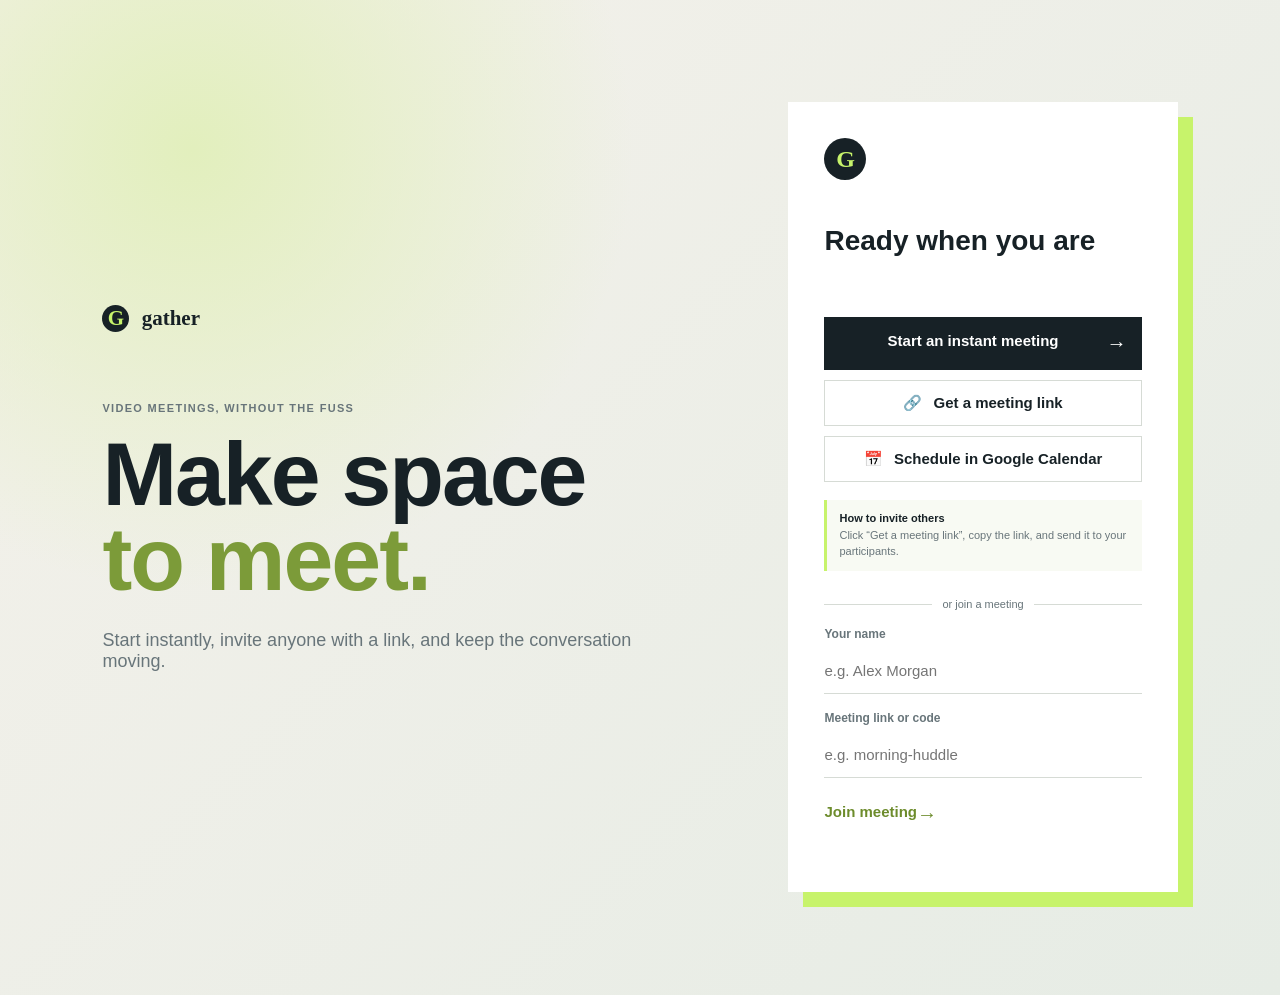
==== frontend/index.html @ b5440b5a "Add video effects and problem reporting" ====
<!doctype html>
<html lang="en">
<head>
	<meta charset="UTF-8">
	<meta name="viewport" content="width=device-width, initial-scale=1.0">
	<title>Gather | Video meeting</title>
	<link rel="stylesheet" href="style.css">
</head>
<body>
	<main id="join-screen" class="join-screen">
		<div class="join-copy">
			<div class="wordmark landing-mark"><span>G</span> gather</div>
			<p class="eyebrow">VIDEO MEETINGS, WITHOUT THE FUSS</p>
			<h1>Make space<br><em>to meet.</em></h1>
			<p class="intro">Start instantly, invite anyone with a link, and keep the conversation moving.</p>
		</div>
		<section class="join-card">
			<div class="brand-mark">G</div>
			<h2>Ready when you are</h2>
			<div class="entry-actions">
				<button id="new-meeting-button" class="primary-button" type="button">Start an instant meeting <span aria-hidden="true">&#8594;</span></button>
				<button id="get-link-button" class="secondary-button" type="button"><span>&#128279;</span> Get a meeting link</button>
				<button id="schedule-button" class="secondary-button" type="button"><span>&#128197;</span> Schedule in Google Calendar</button>
			</div>
			<div class="invite-info"><strong>How to invite others</strong><span>Click “Get a meeting link”, copy the link, and send it to your participants.</span></div>
			<div id="invite-box" class="invite-box hidden"><label for="invite-link">Your meeting link</label><div class="invite-row"><input id="invite-link" readonly><button id="copy-invite-button" type="button">Copy</button></div><p>Share this link, then join the meeting below.</p></div>
			<div class="join-divider"><span>or join a meeting</span></div>
			<form id="join-form">
			<label for="name">Your name</label>
			<input id="name" name="name" autocomplete="name" placeholder="e.g. Alex Morgan" required maxlength="40">
			<label for="room">Meeting link or code</label>
			<input id="room" name="room" placeholder="e.g. morning-huddle" required maxlength="160">
			<button class="text-button" type="submit">Join meeting <span aria-hidden="true">&#8594;</span></button>
			<p id="join-error" class="error" role="alert"></p>
			</form>
			<div id="schedule-fields" class="schedule-fields hidden">
				<label for="schedule-title">Meeting title</label><input id="schedule-title" placeholder="Team sync">
				<label for="schedule-date">Date and time</label><input id="schedule-date" type="datetime-local">
				<button id="calendar-link-button" class="primary-button" type="button">Create calendar invite <span aria-hidden="true">&#8594;</span></button>
			</div>
		</section>
	</main>

	<main id="meeting-screen" class="meeting-screen hidden">
		<header class="topbar">
			<div class="wordmark"><span>G</span> gather</div>
			<div class="room-label"><span class="live-dot"></span><span id="room-title"></span><button id="copy-link-button" class="copy-link" type="button">Copy invite link</button></div>
			<div class="status-row">
				<div id="audio-device-status" class="audio-device-status hidden">
					<span id="audio-device-icon">🎧</span>
					<span id="audio-device-label">Headphones</span>
				</div>
				<div class="participant-count"><span id="participant-count">1</span> in room</div>
				<div class="profile-chip"><span id="displayName">Guest</span><span class="profile-avatar">G</span></div>
			</div>
		</header>
		<section class="meeting-body">
			<div id="video-grid" class="video-grid"></div>
			<aside id="chat-panel" class="chat-panel">
				<div class="chat-header"><div><p class="eyebrow">ROOM CHAT</p><h2>Conversation</h2></div><button id="close-chat" class="icon-button" type="button" aria-label="Close chat">&#10005;</button></div>
				<div id="messages" class="messages" aria-live="polite"></div>
				<form id="chat-form" class="chat-form"><input id="chat-input" placeholder="Write a message..." maxlength="1000" autocomplete="off"><button type="submit" aria-label="Send message">&#8594;</button></form>
			</aside>
			<aside id="host-panel" class="host-panel hidden">
				<div class="chat-header"><div><p class="eyebrow">HOST CONTROLS</p><h2>Participants</h2></div><button id="close-host" class="icon-button" type="button" aria-label="Close host controls">&#10005;</button></div>
				<div id="waiting-queue" class="waiting-queue hidden">
					<p class="eyebrow">WAITING FOR APPROVAL</p>
					<div id="pending-users"></div>
				</div>
				<div id="participant-list" class="participant-list"></div>
			</aside>
			<aside id="file-panel" class="file-panel hidden">
				<div class="chat-header"><div><p class="eyebrow">FILE SHARING</p><h2>Files</h2></div><button id="close-files" class="icon-button" type="button" aria-label="Close files">&#10005;</button></div>
				<div id="file-requests" class="file-list"></div>
				<div id="active-transfers" class="file-list"></div>
			</aside>
			<aside id="utility-panel" class="utility-panel hidden">
				<div class="chat-header"><div><p class="eyebrow">MEETING TOOLS</p><h2>More options</h2></div><button id="close-utility" class="icon-button" type="button" aria-label="Close meeting tools">&#10005;</button></div>
				<section class="utility-section"><h3>Invite people</h3><p class="panel-hint">Send the meeting link by email.</p><div class="invite-row"><input id="invite-email" type="email" placeholder="name@example.com" autocomplete="email"><button id="email-invite-button" type="button">Send</button></div></section>
				<section class="utility-section"><h3>Accessibility</h3><label class="setting-toggle"><input id="captions-toggle" type="checkbox"><span>Turn on captions (CC)</span></label></section>
				<section class="utility-section"><h3>Video effects</h3><label for="video-effect-select">Camera effect</label><select id="video-effect-select"><option value="none">None</option><option value="soft-blur">Soft blur</option><option value="dim">Dim</option><option value="contrast">High contrast</option></select></section>
				<section class="utility-section"><h3>Audio</h3><label for="audioOutputSelect">Speaker</label><select id="audioOutputSelect"><option value="">Default speaker</option></select><button id="refresh-audio-button" class="secondary-button compact-button" type="button">Refresh devices</button></section>
				<section class="utility-section"><h3>Settings</h3><button id="settings-button" class="secondary-button compact-button" type="button">Open device settings</button><button id="report-button" class="secondary-button compact-button" type="button">Report a problem</button></section>
				<section id="report-section" class="utility-section hidden"><label for="report-text">What went wrong?</label><textarea id="report-text" rows="3" maxlength="500" placeholder="Tell us what happened"></textarea><button id="send-report-button" class="primary-button compact-button" type="button">Send report</button></section>
			</aside>
			<div id="caption-display" class="caption-display hidden" aria-live="polite"></div>
			<p id="meeting-error" class="meeting-error" role="alert"></p>
		</section>
		<footer class="controls">
			<button id="mic-button" class="control-button" type="button"><span>&#127908;</span><small>Mute</small></button>
			<button id="camera-button" class="control-button" type="button"><span>&#128249;</span><small>Camera</small></button>
			<button id="hand-button" class="control-button" type="button"><span>&#9995;</span><small>Raise hand</small></button>
			<button id="share-button" class="control-button" type="button"><span>&#8593;</span><small>Share screen</small></button>
			<button id="chat-button" class="control-button" type="button"><span>&#9993;</span><small>Chat</small></button>
			<button id="file-button" class="control-button hidden" type="button"><span>&#128451;</span><small>Files</small></button>
			<button id="host-button" class="control-button hidden" type="button"><span>&#9881;</span><small>Host</small></button>
			<button id="record-button" class="control-button" type="button"><span>&#9679;</span><small>Record</small></button>
			<button id="fullscreenBtn" class="control-button" type="button" title="Toggle fullscreen"><span>&#x26F6;</span><small>Fullscreen</small></button>
			<button id="more-button" class="control-button" type="button" title="More meeting options"><span>&#8942;</span><small>More</small></button>
			<button id="leave-button" class="control-button leave" type="button"><span>&#10140;</span><small>Leave</small></button>
		</footer>
	</main>

	<main id="waiting-screen" class="waiting-screen hidden">
		<div class="waiting-card">
			<div class="brand-mark">G</div>
			<h2>Waiting for host approval</h2>
			<p id="waiting-message">The host will notify you when you can join the meeting.</p>
			<button id="cancel-wait-button" class="secondary-button" type="button">Cancel</button>
		</div>
	</main>
	<script src="/socket.io/socket.io.js"></script>
	<script src="script.js"></script>
	<div id="waiting-overlay" style="display: none; position: fixed; top: 0; left: 0; width: 100%; height: 100%; background: #202124; color: white; justify-content: center; align-items: center; z-index: 9999; flex-direction: column; text-align: center;">
    <h2>Waiting for the host to let you in...</h2>
    <p>Please stay on this screen. The host will admit you shortly.</p>
</div>
</body>
</html>
---- frontend/style.css ----
.mute-badge { background: rgba(23, 33, 38, 0.9) !important; }
.meeting-error { background: var(--ink) !important; }
.meeting-error { display: none !important; }
.mute-badge { background: rgba(23, 33, 38, 0.9); }
@import url('https://fonts.googleapis.com/css2?family=DM+Sans:wght@400;500;700&family=Space+Grotesk:wght@500;600;700&display=swap');
:root { --ink: #172126; --muted: #68757a; --paper: #f4f1ea; --lime: #c7f36b; --line: #d6dbd5; --orange: #ff8066; }
* { box-sizing: border-box; } body { margin: 0; color: var(--ink); background: var(--paper); font: 400 15px 'DM Sans', sans-serif; } button, input { font: inherit; } button { cursor: pointer; border: 0; } .hidden { display: none !important; }
.join-screen { min-height: 100vh; display: grid; grid-template-columns: 1.2fr .8fr; gap: 8vw; align-items: center; padding: 8vw; background: radial-gradient(circle at 15% 15%, #e2efbd, transparent 32%), linear-gradient(135deg, var(--paper), #e6ece5); } .join-copy { max-width: 650px; } .landing-mark { margin-bottom: 70px; } .eyebrow { margin: 0 0 18px; color: var(--muted); font: 700 11px 'Space Grotesk', sans-serif; letter-spacing: .12em; } h1, h2 { font-family: 'Space Grotesk', sans-serif; } h1 { margin: 0; font-size: clamp(48px, 7vw, 96px); line-height: .95; letter-spacing: -2px; } h1 em { color: #7c9b39; font-style: normal; } .intro { margin-top: 28px; color: var(--muted); font-size: 18px; } .join-card { padding: 36px; max-width: 410px; background: #fff; box-shadow: 15px 15px 0 var(--lime); } .brand-mark { display: grid; place-items: center; width: 42px; height: 42px; margin-bottom: 45px; border-radius: 50%; background: var(--ink); color: var(--lime); font: 700 24px 'Space Grotesk'; } .join-card h2 { margin: 0 0 28px; font-size: 28px; } .entry-actions { display: grid; gap: 10px; } .secondary-button { padding: 13px; border: 1px solid var(--line); background: transparent; color: var(--ink); font-weight: 700; } .secondary-button span { margin-right: 7px; } .invite-info { display: grid; gap: 4px; margin-top: 18px; padding: 12px; border-left: 3px solid var(--lime); background: #f8faf3; font-size: 11px; } .invite-info span { color: var(--muted); line-height: 1.4; } .invite-box { margin-top: 18px; padding: 13px; background: #f1f5e8; } .invite-row { display: flex; gap: 8px; } .invite-row input { padding: 9px; border: 1px solid var(--line); background: #fff; font-size: 11px; } .invite-row button { padding: 0 10px; background: var(--lime); color: var(--ink); font-size: 11px; font-weight: 700; } .invite-box p { margin: 9px 0 0; color: var(--muted); font-size: 11px; } .join-divider { display: flex; align-items: center; gap: 10px; margin: 27px 0 8px; color: var(--muted); font-size: 11px; } .join-divider::before, .join-divider::after { content: ''; height: 1px; flex: 1; background: var(--line); } .text-button { margin-top: 25px; padding: 0; background: transparent; color: #6d8c2c; font-weight: 700; text-align: left; } .text-button span { float: right; font-size: 20px; } .schedule-fields { margin-top: 18px; padding-top: 15px; border-top: 1px solid var(--line); } label { display: block; margin: 17px 0 7px; color: var(--muted); font-size: 12px; font-weight: 700; } input { width: 100%; padding: 14px 0; border: 0; border-bottom: 1px solid var(--line); outline: 0; color: var(--ink); background: transparent; } input:focus { border-color: var(--ink); } .primary-button { width: 100%; margin-top: 32px; padding: 15px; background: var(--ink); color: white; font-weight: 700; } .primary-button span { float: right; font-size: 20px; } .error { min-height: 18px; margin: 12px 0 0; color: #c64b37; font-size: 12px; }
.meeting-screen { min-height: 100vh; display: flex; flex-direction: column; background: #e9eeea; } .topbar { display: flex; align-items: center; justify-content: space-between; padding: 20px 28px; background: #fff; border-bottom: 1px solid var(--line); gap: 20px; } .wordmark { font: 700 21px 'Space Grotesk'; } .wordmark span { display: inline-grid; place-items: center; width: 27px; height: 27px; margin-right: 7px; border-radius: 50%; background: var(--ink); color: var(--lime); } .room-label, .participant-count { color: var(--muted); font-size: 13px; } .copy-link { margin-left: 10px; padding: 5px 8px; background: var(--lime); color: var(--ink); font-size: 11px; } .status-row { display: flex; align-items: center; gap: 24px; } .audio-device-status { display: flex; align-items: center; gap: 6px; padding: 6px 12px; background: #f0f7f4; border-radius: 6px; font-size: 12px; color: var(--ink); font-weight: 600; border-left: 3px solid #60b75b; } .audio-device-icon { font-size: 14px; } .live-dot { display: inline-block; width: 7px; height: 7px; margin-right: 7px; border-radius: 50%; background: #60b75b; } .meeting-body { position: relative; display: flex; flex: 1; min-height: 0; padding: 22px; gap: 22px; } .video-grid { display: grid; flex: 1; align-content: center; grid-template-columns: repeat(auto-fit, minmax(260px, 1fr)); gap: 14px; } .video-tile { position: relative; min-height: 210px; overflow: hidden; background: #303a3d; aspect-ratio: 16 / 10; } video { width: 100%; height: 100%; object-fit: cover; } .tile-footer { position: absolute; right: 12px; bottom: 10px; left: 12px; display: flex; align-items: center; gap: 7px; color: white; font-size: 12px; } .avatar { display: grid; place-items: center; width: 24px; height: 24px; border-radius: 50%; background: var(--lime); color: var(--ink); font-weight: 700; } .hand-indicator { display: none; margin-left: auto; padding: 5px 7px; background: var(--lime); color: var(--ink); } .hand-indicator.visible { display: inline-block; } .video-overlay { position: absolute; inset: 0; display: flex; flex-direction: column; align-items: center; justify-content: center; z-index: 2; pointer-events: none; } .avatar-overlay { display: none; position: absolute; inset: 0; background: #303a3d; align-items: center; justify-content: center; font-size: 72px; font-weight: 700; color: var(--lime); z-index: 2; } .avatar-overlay.visible { display: flex; } .mute-badge { display: none; position: absolute; bottom: 12px; left: 12px; padding: 8px 10px; background: rgba(255, 128, 102, 0.95); color: white; font-size: 18px; border-radius: 6px; box-shadow: 0 2px 8px rgba(0, 0, 0, 0.3); z-index: 3; } .mute-badge.visible { display: flex; align-items: center; justify-content: center; } .media-status { display: none; margin-left: 8px; padding: 4px 7px; border-radius: 999px; background: rgba(23, 33, 38, 0.7); color: white; font-size: 10px; font-weight: 700; letter-spacing: 0.03em; text-transform: uppercase; } .media-status.visible { display: inline-block; } .chat-panel, .host-panel { display: none; flex: 0 0 320px; flex-direction: column; min-height: 400px; padding: 22px; background: #fff; } .chat-panel.open { display: flex; } .host-panel { position: relative; top: auto; right: auto; z-index: 1; bottom: auto; display: none; } .host-panel:not(.hidden) { display: flex; } .host-panel.hidden { display: none !important; } .participant-list { overflow-y: auto; } .participant-row { display: flex; justify-content: space-between; gap: 10px; padding: 14px 0; border-bottom: 1px solid var(--line); font-size: 12px; } .participant-row button { margin-left: 4px; padding: 5px 7px; background: var(--lime); color: var(--ink); font-size: 10px; } .meeting-error { position: absolute; top: 30px; left: 50%; z-index: 4; margin: 0; padding: 10px 14px; transform: translateX(-50%); background: var(--orange); color: white; font-size: 12px; } .chat-header { display: flex; justify-content: space-between; border-bottom: 1px solid var(--line); } .chat-header h2 { margin: -8px 0 20px; font-size: 21px; } .icon-button { color: var(--muted); background: transparent; font-size: 18px; } .messages { flex: 1; overflow-y: auto; padding-top: 18px; } .message { margin-bottom: 18px; } .message-meta { display: flex; justify-content: space-between; color: var(--muted); font-size: 11px; } .message p { margin: 5px 0 0; line-height: 1.4; } .message.mine p { color: #617b28; } .chat-form { display: flex; gap: 8px; padding-top: 15px; border-top: 1px solid var(--line); } .chat-form input { padding: 8px 0; } .chat-form button { width: 35px; color: var(--ink); background: var(--lime); font-size: 20px; } .controls { display: flex; justify-content: center; gap: 10px; padding: 15px 20px 20px; } .control-button { min-width: 72px; padding: 9px 12px; background: #fff; color: var(--ink); } .control-button span { display: block; margin-bottom: 4px; font-size: 19px; } .control-button small { font-size: 10px; } .control-button.active { background: var(--lime); } .control-button.muted, .control-button.leave { background: var(--orange); } .control-button.leave { color: #fff; }
@media (max-width: 800px) { .join-screen { display: block; padding: 12vw 7vw; } .join-copy { margin-bottom: 55px; } .join-card { margin: auto; box-shadow: 8px 8px 0 var(--lime); } .topbar { padding: 15px; } .room-label { display: none; } .meeting-body { padding: 12px; } .chat-panel { position: absolute; z-index: 3; inset: 12px; display: none; } .chat-panel.open { display: flex; } .host-panel { position: static; bottom: auto; } .host-panel.hidden { display: none; } .host-panel:not(.hidden) { position: absolute; z-index: 4; inset: 12px; display: flex; } .file-panel { position: absolute; z-index: 4; inset: 12px; display: none; } .file-panel:not(.hidden) { display: flex; } .video-grid { grid-template-columns: repeat(auto-fit, minmax(150px, 1fr)); gap: 8px; } .video-tile { min-height: 130px; } .controls { gap: 4px; padding: 10px 5px 14px; } .control-button { min-width: 47px; padding: 7px 4px; } .control-button small { font-size: 9px; } .participant-count { font-size: 11px; } }

.waiting-screen { min-height: 100vh; display: flex; align-items: center; justify-content: center; background: linear-gradient(135deg, var(--paper), #e6ece5); } .waiting-card { padding: 48px 36px; max-width: 450px; background: #fff; border-radius: 12px; box-shadow: 15px 15px 0 var(--lime); text-align: center; } .waiting-card h2 { margin: 20px 0; font-size: 28px; } .waiting-card p { color: var(--muted); line-height: 1.6; margin-bottom: 32px; } .waiting-queue { padding: 16px 0; border-top: 1px solid var(--line); margin-bottom: 16px; } .pending-users { display: grid; gap: 10px; } .pending-user { display: flex; justify-content: space-between; align-items: center; padding: 10px; background: #f8f9fa; border-radius: 8px; font-size: 13px; } .pending-user-actions { display: flex; gap: 6px; } .pending-user-actions button { padding: 4px 10px; border: 1px solid var(--line); border-radius: 4px; font-size: 11px; cursor: pointer; } .pending-user-actions .approve { background: #60b75b; color: white; border-color: #60b75b; } .pending-user-actions .reject { background: #d9534f; color: white; border-color: #d9534f; } .file-panel { display: none; flex: 0 0 320px; flex-direction: column; min-height: 400px; padding: 22px; background: #fff; } .file-panel.hidden { display: none !important; } .file-panel:not(.hidden) { display: flex; } .file-list { overflow-y: auto; margin-bottom: 16px; } .file-item { padding: 10px; background: #f8f9fa; border-radius: 6px; margin-bottom: 8px; font-size: 12px; } .file-item-header { display: flex; justify-content: space-between; align-items: center; margin-bottom: 6px; font-weight: 600; } .file-item-meta { color: var(--muted); font-size: 11px; } .file-actions { display: flex; gap: 6px; margin-top: 8px; } .file-actions button { padding: 4px 8px; border: 1px solid var(--line); border-radius: 4px; font-size: 11px; cursor: pointer; background: white; } .file-actions .approve { background: #60b75b; color: white; border-color: #60b75b; } .file-actions .deny { background: #d9534f; color: white; border-color: #d9534f; }
name-badge {
    position: absolute;
    top: 15px;
    right: 15px;
    background: rgba(0, 0, 0, 0.6);
    color: white;
    padding: 6px 12px;
    border-radius: 4px;
    font-family: sans-serif;
    font-size: 14px;
    z-index: 10;
}

/* Live meeting viewport and utility controls */
html, body { min-height: 100%; }
body { overflow-x: hidden; }
.meeting-screen { height: 100dvh; min-height: 560px; overflow: hidden; }
.meeting-screen .topbar { flex: 0 0 auto; min-height: 68px; }
.meeting-body { overflow: hidden; }
.video-grid { min-width: 0; min-height: 0; overflow: auto; }
.profile-chip { display: flex; align-items: center; gap: 9px; padding: 5px 6px 5px 10px; border: 1px solid var(--line); border-radius: 20px; background: #fff; color: var(--ink); font-size: 12px; font-weight: 700; }
.profile-avatar { display: grid; place-items: center; width: 25px; height: 25px; border-radius: 50%; background: var(--ink); color: var(--lime); font-size: 11px; }
.utility-panel { display: flex; flex: 0 0 320px; flex-direction: column; min-height: 0; overflow-y: auto; padding: 22px; background: #fff; border-left: 1px solid var(--line); }
.utility-section { display: grid; gap: 8px; padding: 16px 0; border-top: 1px solid var(--line); }
.utility-section h3 { margin: 0; font: 700 14px 'Space Grotesk', sans-serif; }
.panel-hint, .utility-section label { margin: 0; color: var(--muted); font-size: 12px; }
.utility-section input, .utility-section select, .utility-section textarea { width: 100%; padding: 9px; border: 1px solid var(--line); background: #fbfcfa; color: var(--ink); }
.setting-toggle { display: flex; align-items: center; gap: 8px; color: var(--ink) !important; }
.setting-toggle input { width: auto; }
.compact-button { width: 100%; padding: 9px; font-size: 12px; }
.caption-display { position: absolute; right: 24px; bottom: 18px; left: 24px; z-index: 2; max-width: 760px; margin: auto; padding: 10px 14px; border-radius: 5px; background: rgba(23, 33, 38, .9); color: white; text-align: center; font-size: 14px; }
.controls { flex: 0 0 auto; min-height: 76px; align-items: center; background: #fff; border-top: 1px solid var(--line); }
.control-button { min-height: 48px; }
@media (max-width: 800px) {
    .meeting-screen { min-height: 100dvh; }
    .meeting-body { padding: 10px; }
    .utility-panel { position: absolute; inset: 10px; z-index: 5; }
    .profile-chip { padding-left: 7px; }
    .profile-chip > span:first-child { display: none; }
    .status-row { gap: 8px; }
    .controls { flex-wrap: wrap; min-height: 78px; }
}

.avatar-overlay { flex-direction: column; gap: 12px; }
.avatar-letter { display: grid; place-items: center; width: 82px; height: 82px; border-radius: 50%; background: var(--lime); color: var(--ink); font-size: 42px; font-weight: 700; }
.avatar-name { color: white; font-size: 15px; font-weight: 700; }
.tile-footer { z-index: 4; }
.tile-name { margin-left: auto; padding: 5px 8px; border-radius: 4px; background: rgba(23, 33, 38, .78); }
.hand-indicator { z-index: 5; }
.effect-soft-blur { filter: blur(3px); }
.effect-dim { filter: brightness(.72) saturate(.85); }
.effect-contrast { filter: contrast(1.25) saturate(1.1); }
.local-tile video { display: block; visibility: visible; opacity: 1; }
@media (max-width: 800px) {
    .meeting-body { min-height: 0; }
    .video-grid { align-content: start; }
}
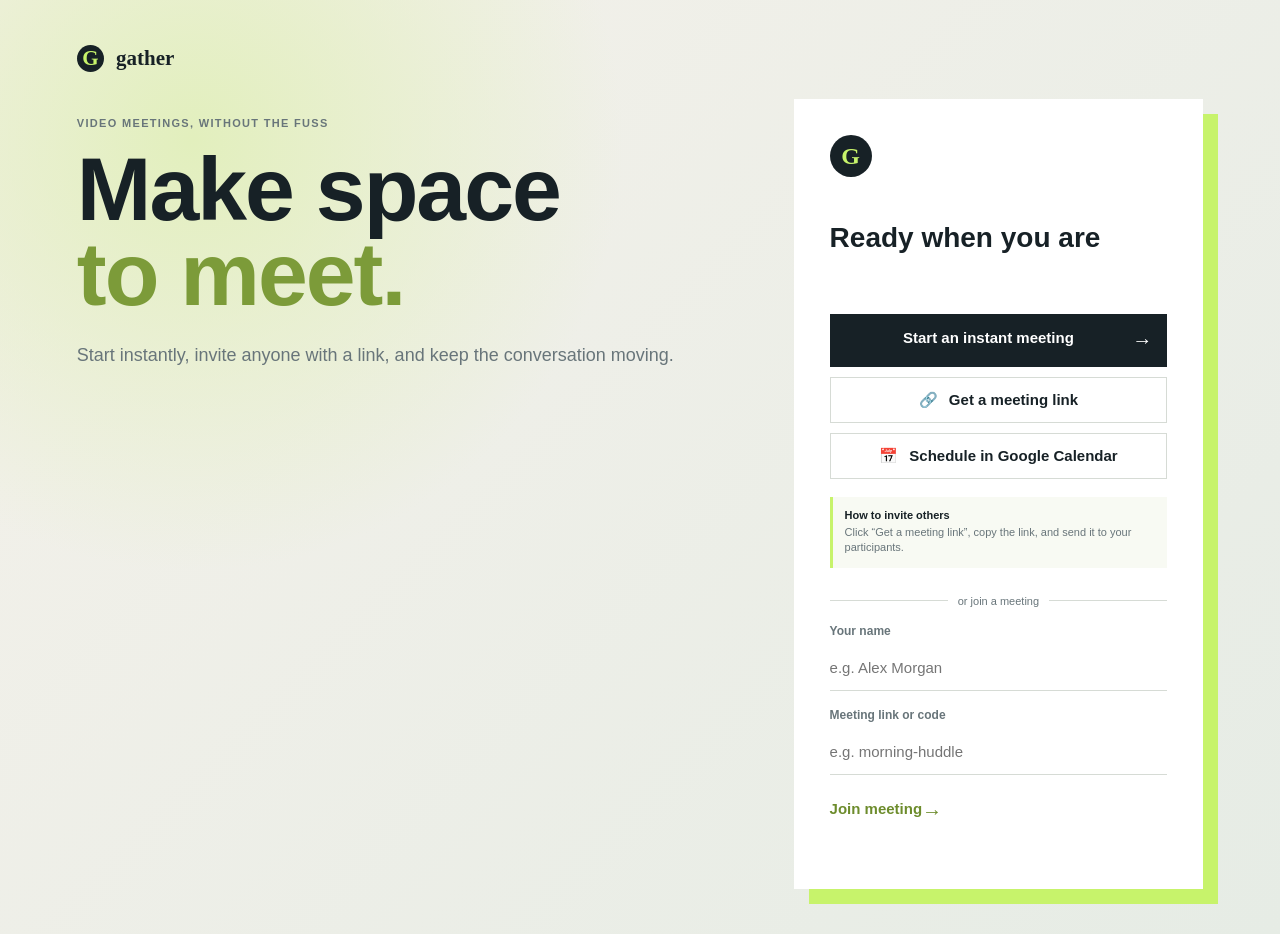
==== commit 98806a88: "Polish meeting viewport recording and device settings" ====
--- a/frontend/index.html
+++ b/frontend/index.html
@@ -52,7 +52,7 @@
 					<span id="audio-device-label">Headphones</span>
 				</div>
 				<div class="participant-count"><span id="participant-count">1</span> in room</div>
-				<div class="profile-chip"><span id="displayName">Guest</span><span class="profile-avatar">G</span></div>
+				<button id="profile-button" class="profile-chip" type="button" aria-expanded="false"><span id="displayName">Guest</span><span class="profile-avatar">G</span></button>
 			</div>
 		</header>
 		<section class="meeting-body">
@@ -63,7 +63,7 @@
 				<form id="chat-form" class="chat-form"><input id="chat-input" placeholder="Write a message..." maxlength="1000" autocomplete="off"><button type="submit" aria-label="Send message">&#8594;</button></form>
 			</aside>
 			<aside id="host-panel" class="host-panel hidden">
-				<div class="chat-header"><div><p class="eyebrow">HOST CONTROLS</p><h2>Participants</h2></div><button id="close-host" class="icon-button" type="button" aria-label="Close host controls">&#10005;</button></div>
+				<div class="chat-header"><div><p class="eyebrow">MEETING PEOPLE</p><h2>Participants</h2><p class="panel-hint">A presenter can share their screen with everyone.</p></div><button id="close-host" class="icon-button" type="button" aria-label="Close participants">&#10005;</button></div>
 				<div id="waiting-queue" class="waiting-queue hidden">
 					<p class="eyebrow">WAITING FOR APPROVAL</p>
 					<div id="pending-users"></div>
@@ -81,7 +81,7 @@
 				<section class="utility-section"><h3>Accessibility</h3><label class="setting-toggle"><input id="captions-toggle" type="checkbox"><span>Turn on captions (CC)</span></label></section>
 				<section class="utility-section"><h3>Video effects</h3><label for="video-effect-select">Camera effect</label><select id="video-effect-select"><option value="none">None</option><option value="soft-blur">Soft blur</option><option value="dim">Dim</option><option value="contrast">High contrast</option></select></section>
 				<section class="utility-section"><h3>Audio</h3><label for="audioOutputSelect">Speaker</label><select id="audioOutputSelect"><option value="">Default speaker</option></select><button id="refresh-audio-button" class="secondary-button compact-button" type="button">Refresh devices</button></section>
-				<section class="utility-section"><h3>Settings</h3><button id="settings-button" class="secondary-button compact-button" type="button">Open device settings</button><button id="report-button" class="secondary-button compact-button" type="button">Report a problem</button></section>
+				<section class="utility-section"><h3>Settings</h3><button id="settings-button" class="secondary-button compact-button" type="button">Open device settings</button><div id="device-settings" class="device-settings hidden"><label for="camera-input-select">Camera</label><select id="camera-input-select"></select><label for="microphone-input-select">Microphone</label><select id="microphone-input-select"></select><button id="apply-device-button" class="primary-button compact-button" type="button">Apply devices</button></div><button id="report-button" class="secondary-button compact-button" type="button">Report a problem</button></section>
 				<section id="report-section" class="utility-section hidden"><label for="report-text">What went wrong?</label><textarea id="report-text" rows="3" maxlength="500" placeholder="Tell us what happened"></textarea><button id="send-report-button" class="primary-button compact-button" type="button">Send report</button></section>
 			</aside>
 			<div id="caption-display" class="caption-display hidden" aria-live="polite"></div>
@@ -90,16 +90,18 @@
 		<footer class="controls">
 			<button id="mic-button" class="control-button" type="button"><span>&#127908;</span><small>Mute</small></button>
 			<button id="camera-button" class="control-button" type="button"><span>&#128249;</span><small>Camera</small></button>
+			<button id="switch-camera-button" class="control-button" type="button" title="Switch front or back camera"><span>&#128260;</span><small>Flip camera</small></button>
 			<button id="hand-button" class="control-button" type="button"><span>&#9995;</span><small>Raise hand</small></button>
 			<button id="share-button" class="control-button" type="button"><span>&#8593;</span><small>Share screen</small></button>
 			<button id="chat-button" class="control-button" type="button"><span>&#9993;</span><small>Chat</small></button>
 			<button id="file-button" class="control-button hidden" type="button"><span>&#128451;</span><small>Files</small></button>
-			<button id="host-button" class="control-button hidden" type="button"><span>&#9881;</span><small>Host</small></button>
 			<button id="record-button" class="control-button" type="button"><span>&#9679;</span><small>Record</small></button>
 			<button id="fullscreenBtn" class="control-button" type="button" title="Toggle fullscreen"><span>&#x26F6;</span><small>Fullscreen</small></button>
 			<button id="more-button" class="control-button" type="button" title="More meeting options"><span>&#8942;</span><small>More</small></button>
 			<button id="leave-button" class="control-button leave" type="button"><span>&#10140;</span><small>Leave</small></button>
 		</footer>
+		<div id="meeting-notifications" class="meeting-notifications" aria-live="polite"></div>
+		<div id="recording-status" class="recording-status hidden" aria-live="polite"><span class="recording-dot"></span><strong>Recording</strong><time id="recording-time">00:00</time></div>
 	</main>
 
 	<main id="waiting-screen" class="waiting-screen hidden">
--- a/frontend/style.css
+++ b/frontend/style.css
@@ -26,6 +26,7 @@
 /* Live meeting viewport and utility controls */
 html, body { min-height: 100%; }
 body { overflow-x: hidden; }
+body.in-meeting { overflow: hidden; }
 .meeting-screen { height: 100dvh; min-height: 560px; overflow: hidden; }
 .meeting-screen .topbar { flex: 0 0 auto; min-height: 68px; }
 .meeting-body { overflow: hidden; }
@@ -58,12 +59,54 @@
 .avatar-name { color: white; font-size: 15px; font-weight: 700; }
 .tile-footer { z-index: 4; }
 .tile-name { margin-left: auto; padding: 5px 8px; border-radius: 4px; background: rgba(23, 33, 38, .78); }
-.hand-indicator { z-index: 5; }
+.hand-indicator { position: absolute; top: 12px; right: 12px; z-index: 5; bottom: auto; left: auto; margin: 0; pointer-events: none; }
+.meeting-notifications { position: absolute; top: 18px; right: 18px; z-index: 8; display: grid; gap: 8px; width: min(340px, calc(100% - 36px)); pointer-events: none; }
+.meeting-toast { padding: 11px 14px; border-left: 4px solid var(--lime); background: rgba(23, 33, 38, .94); color: white; box-shadow: 0 5px 18px rgba(23, 33, 38, .18); font-size: 12px; animation: toast-in .18s ease-out; }
+.meeting-toast.waiting { border-color: #ffb454; }
+.meeting-toast.hand { border-color: var(--lime); }
+.meeting-toast.chat { border-color: #8bd3dd; }
+.meeting-toast.error { border-color: var(--orange); }
+@keyframes toast-in { from { transform: translateY(-8px); opacity: 0; } to { transform: translateY(0); opacity: 1; } }
 .effect-soft-blur { filter: blur(3px); }
 .effect-dim { filter: brightness(.72) saturate(.85); }
 .effect-contrast { filter: contrast(1.25) saturate(1.1); }
 .local-tile video { display: block; visibility: visible; opacity: 1; }
+.meeting-screen { min-height: 100svh; }
+.video-grid { overflow: hidden; align-content: center; }
+.video-tile { width: 100%; max-height: 100%; }
+.profile-chip { border: 1px solid var(--line); }
+.recording-status { position: absolute; top: 18px; left: 50%; z-index: 9; display: flex; align-items: center; gap: 8px; transform: translateX(-50%); padding: 7px 12px; border: 1px solid rgba(255, 128, 102, .35); border-radius: 4px; background: rgba(23, 33, 38, .94); color: white; font-size: 12px; }
+.recording-dot { width: 9px; height: 9px; border-radius: 50%; background: #f04444; box-shadow: 0 0 0 4px rgba(240, 68, 68, .18); animation: recording-pulse 1.2s ease-in-out infinite; }
+.recording-status time { font-variant-numeric: tabular-nums; color: #ffb4a8; }
+.device-settings { display: grid; gap: 6px; padding-top: 8px; }
+@keyframes recording-pulse { 50% { opacity: .35; } }
+.join-screen { min-height: 100svh; align-items: start; padding: clamp(24px, 5vh, 56px) clamp(20px, 6vw, 88px); }
+.landing-mark { margin-bottom: clamp(28px, 5vh, 52px); }
+.join-card { align-self: start; margin-top: clamp(20px, 6vh, 64px); }
 @media (max-width: 800px) {
+    .join-screen { min-height: 100svh; padding: 28px 20px 40px; }
+    .join-copy { margin-bottom: 28px; }
+    .landing-mark { margin-bottom: 34px; }
+    .join-card { margin-top: 0; }
     .meeting-body { min-height: 0; }
     .video-grid { align-content: start; }
+    .meeting-notifications { top: 10px; right: 10px; width: calc(100% - 20px); }
+}
+@media (max-height: 500px) and (min-width: 560px) {
+    .join-screen { display: grid; grid-template-columns: minmax(0, .9fr) minmax(260px, 1.1fr); gap: 20px; min-height: 100svh; padding: 18px 20px; }
+    .join-copy { margin: 0; }
+    .landing-mark { margin-bottom: 18px; }
+    .join-copy .eyebrow { margin-bottom: 8px; font-size: 9px; }
+    .join-copy h1 { font-size: 42px; }
+    .join-copy .intro { display: none; }
+    .join-card { width: 100%; max-width: none; max-height: calc(100svh - 36px); overflow-y: auto; margin: 0; padding: 18px; box-shadow: 7px 7px 0 var(--lime); }
+    .join-card .brand-mark { width: 30px; height: 30px; margin-bottom: 10px; font-size: 17px; }
+    .join-card h2 { margin-bottom: 12px; font-size: 20px; }
+    .join-card .entry-actions { gap: 6px; }
+    .join-card .secondary-button { padding: 8px; font-size: 11px; }
+    .join-card .invite-info { display: none; }
+    .join-card .join-divider { margin: 12px 0 4px; }
+    .join-card label { margin: 8px 0 3px; }
+    .join-card input { padding: 7px 0; }
+    .join-card .text-button { margin-top: 10px; }
 }
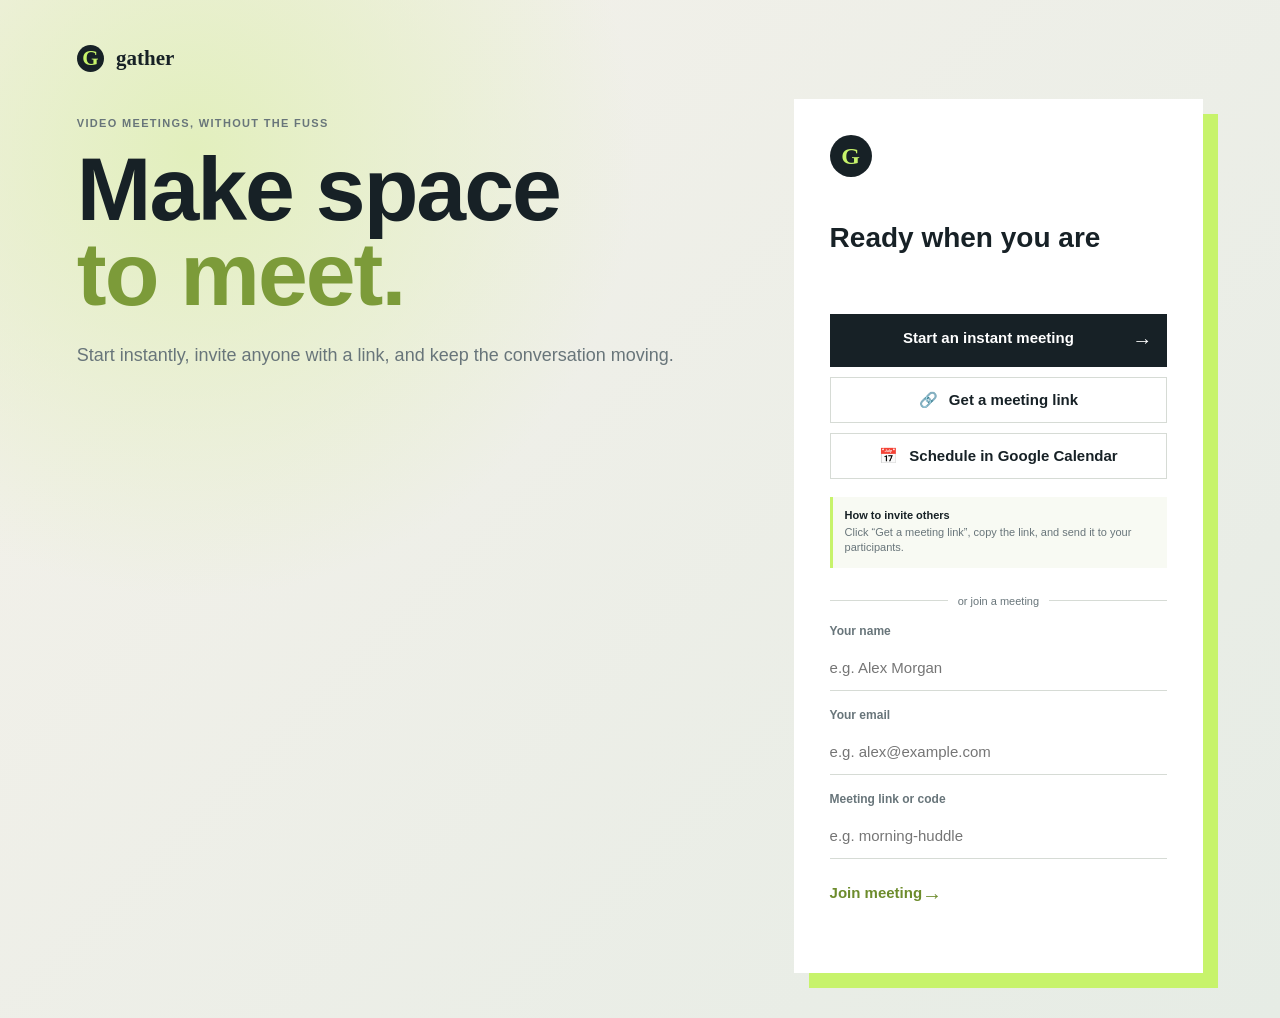
==== commit 48446f7c: "Show participant email details" ====
--- a/frontend/index.html
+++ b/frontend/index.html
@@ -29,6 +29,8 @@
 			<form id="join-form">
 			<label for="name">Your name</label>
 			<input id="name" name="name" autocomplete="name" placeholder="e.g. Alex Morgan" required maxlength="40">
+			<label for="email">Your email</label>
+			<input id="email" name="email" type="email" autocomplete="email" placeholder="e.g. alex@example.com" required maxlength="160">
 			<label for="room">Meeting link or code</label>
 			<input id="room" name="room" placeholder="e.g. morning-huddle" required maxlength="160">
 			<button class="text-button" type="submit">Join meeting <span aria-hidden="true">&#8594;</span></button>
